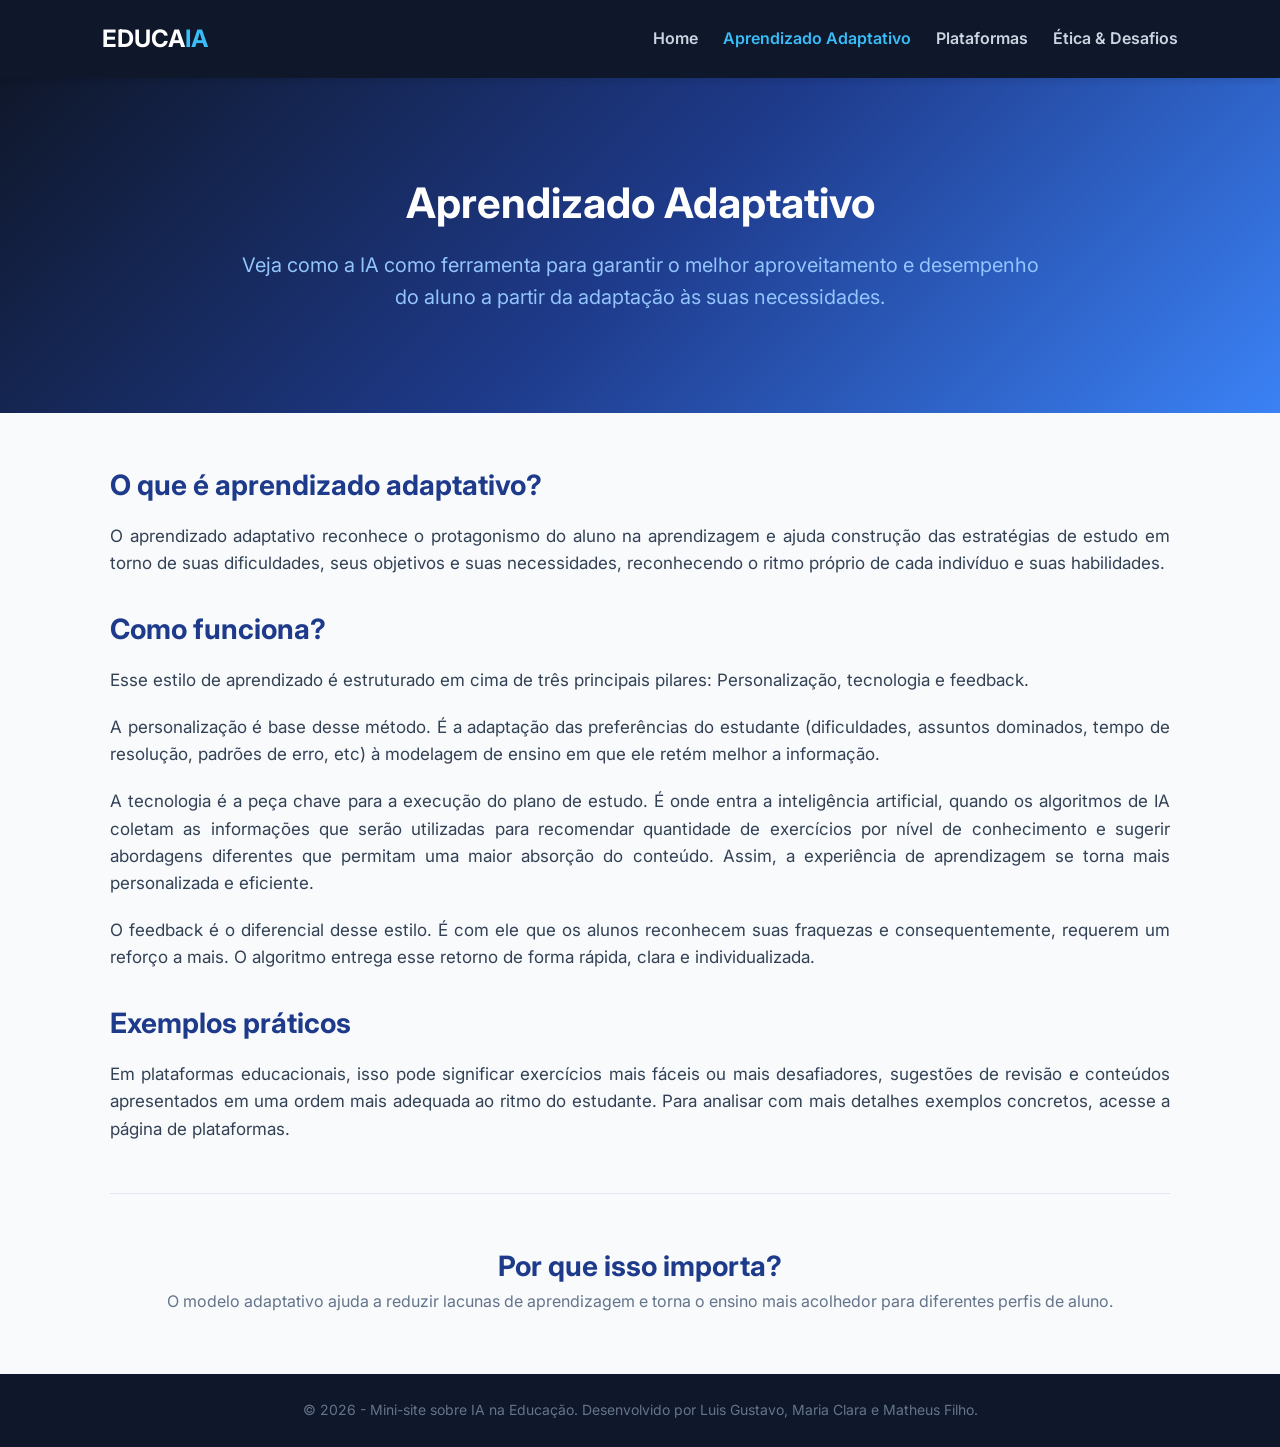
==== adaptativo.html @ 431e29db "finalização das páginas 2 e 3." ====
<!DOCTYPE html>
<html lang="pt-BR">
<head>
    <meta charset="UTF-8">
    <meta name="viewport" content="width=device-width, initial-scale=1.0">
    <title>Aprendizado Adaptativo</title>
    <!-- Link para o arquivo de estilo compartilhado -->
    <link rel="stylesheet" href="style.css">
    <!-- Fonte moderna do Google Fonts -->
    <link rel="preconnect" href="https://fonts.googleapis.com">
    <link rel="preconnect" href="https://fonts.gstatic.com" crossorigin>
    <link href="https://fonts.googleapis.com/css2?family=Inter:wght@300;400;600;700&display=swap" rel="stylesheet">
</head>
<body>

    <!-- MENU DE NAVEGAÇÃO INTERLIGADO -->
    <header>
        <div class="logo">EDUCA<span>IA</span></div>
        <nav>
            <ul>
                <li><a href="index.html">Home</a></li>
                <li><a href="adaptativo.html" class="active">Aprendizado Adaptativo</a></li>
                <li><a href="plataformas.html">Plataformas</a></li>
                <li><a href="etica.html">Ética & Desafios</a></li>
            </ul>
        </nav>
    </header>

    <!-- BANNER PRINCIPAL (HERO) -->
    <section class="hero">
        <div class="hero-content">
            <h1>Aprendizado Adaptativo</h1>
            <p>Veja como a IA como ferramenta para garantir o melhor aproveitamento e desempenho do aluno a partir da adaptação às suas necessidades.</p>
        </div>
    </section>

    <main class="container">
        <article class="main-content">
            <h2>O que é aprendizado adaptativo?</h2>
            <p>O aprendizado adaptativo reconhece o protagonismo do aluno na aprendizagem e ajuda construção das estratégias de estudo em torno de suas dificuldades, seus objetivos e suas necessidades, reconhecendo o ritmo próprio de cada indivíduo e suas habilidades.  </p>
            
            <h2>Como funciona?</h2>
            <p>Esse estilo de aprendizado é estruturado em cima de três principais pilares: Personalização, tecnologia e feedback.</p>
            <p>A personalização é base desse método. É a adaptação das preferências do estudante (dificuldades, assuntos dominados, tempo de resolução, padrões de erro, etc) à modelagem de ensino em que ele retém melhor a informação.</p>
            <p>A tecnologia é a peça chave para a execução do plano de estudo. É onde entra a inteligência artificial, quando os algoritmos de IA coletam as informações que serão utilizadas para recomendar quantidade de exercícios por nível de conhecimento e sugerir abordagens diferentes que permitam uma maior absorção do conteúdo. Assim, a experiência de aprendizagem se torna mais personalizada e eficiente.</p>
            <p>O feedback é o diferencial desse estilo. É com ele que os alunos reconhecem suas fraquezas e consequentemente, requerem um reforço a mais. O algoritmo entrega esse retorno de forma rápida, clara e individualizada. </p>

            <h2>Exemplos práticos</h2>
            <p>Em plataformas educacionais, isso pode significar exercícios mais fáceis ou mais desafiadores, sugestões de revisão e conteúdos apresentados em uma ordem mais adequada ao ritmo do estudante. Para analisar com mais detalhes exemplos concretos, acesse a página de plataformas.</p>
        
        </article>

        <hr class="divisor">

        <section class="resumos-section">
            <h2>Por que isso importa?</h2>
            <p class="subtitulo-secao">O modelo adaptativo ajuda a reduzir lacunas de aprendizagem e torna o ensino mais acolhedor para diferentes perfis de aluno.</p>
        </section>
    </main>

    <!-- RODAPÉ PADRÃO -->
    <footer>
        <p>&copy; 2026 - Mini-site sobre IA na Educação. Desenvolvido por Luis Gustavo, Maria Clara e Matheus Filho.</p>
    </footer>

</body>
</html>
---- style.css ----
/* RESET DE ESTILOS */
* {
    margin: 0;
    padding: 0;
    box-sizing: border-box;
}

body {
    font-family: 'Inter', sans-serif;
    line-height: 1.6;
    background-color: #f8fafc;
    color: #1e293b;
}

/* HEADER & MENU */
header {
    background-color: #0f172a;
    color: #fff;
    display: flex;
    justify-content: space-between;
    align-items: center;
    padding: 20px 8%;
    position: sticky;
    top: 0;
    z-index: 100;
    box-shadow: 0 4px 6px -1px rgba(0,0,0,0.1);
}

.logo {
    font-size: 24px;
    font-weight: 700;
}

.logo span {
    color: #38bdf8;
}

nav ul {
    display: flex;
    list-style: none;
}

nav ul li {
    margin-left: 25px;
}

nav ul li a {
    color: #cbd5e1;
    text-decoration: none;
    font-weight: 600;
    transition: color 0.3s;
}

nav ul li a:hover, nav ul li a.active {
    color: #38bdf8;
}

/* BANNER PRINCIPAL (HERO) */
.hero {
    background: linear-gradient(135deg, #0f172a, #1e3a8a, #3b82f6);
    color: white;
    padding: 100px 20px;
    text-align: center;
}

.hero-content {
    max-width: 800px;
    margin: 0 auto;
}

.hero h1 {
    font-size: 42px;
    margin-bottom: 20px;
    line-height: 1.2;
}

.hero p {
    font-size: 20px;
    color: #93c5fd;
}

/* CONTAINER */
.container {
    max-width: 1100px;
    margin: 50px auto;
    padding: 0 20px;
}

/* CONTEÚDO DA HOME */
.main-content h2 {
    color: #1e3a8a;
    margin: 30px 0 15px 0;
    font-size: 28px;
}

.main-content p {
    font-size: 17px;
    margin-bottom: 20px;
    color: #334155;
    text-align: justify;
}

.divisor {
    border: 0;
    height: 1px;
    background: #e2e8f0;
    margin: 50px 0;
}

/* SEÇÃO DE CARDS (RESUMOS) */
.resumos-section {
    margin-top: 30px;
}

.resumos-section h2 {
    text-align: center;
    color: #1e3a8a;
    font-size: 28px;
}

.subtitulo-secao {
    text-align: center;
    color: #64748b;
    margin-bottom: 40px;
}

.cards-container {
    display: flex;
    gap: 20px;
    justify-content: space-between;
    flex-wrap: wrap; /* Garante que funcione no celular */
}

.card {
    background: white;
    flex: 1;
    min-width: 280px;
    padding: 30px;
    border-radius: 12px;
    box-shadow: 0 4px 6px -1px rgba(0,0,0,0.05), 0 2px 4px -1px rgba(0,0,0,0.06);
    border: 1px solid #e2e8f0;
    display: flex;
    flex-direction: column;
    justify-content: space-between;
}

.card h3 {
    color: #0f172a;
    margin-bottom: 15px;
}

.card p {
    font-size: 15px;
    color: #475569;
    margin-bottom: 20px;
}

.btn-card {
    display: inline-block;
    text-align: center;
    background-color: #3b82f6;
    color: white;
    text-decoration: none;
    padding: 10px 15px;
    border-radius: 6px;
    font-weight: 600;
    transition: background 0.3s;
}

.btn-card:hover {
    background-color: #2563eb;
}

/* FOOTER */
footer {
    background-color: #0f172a;
    color: #64748b;
    text-align: center;
    padding: 25px 20px;
    margin-top: 60px;
    font-size: 14px;
}
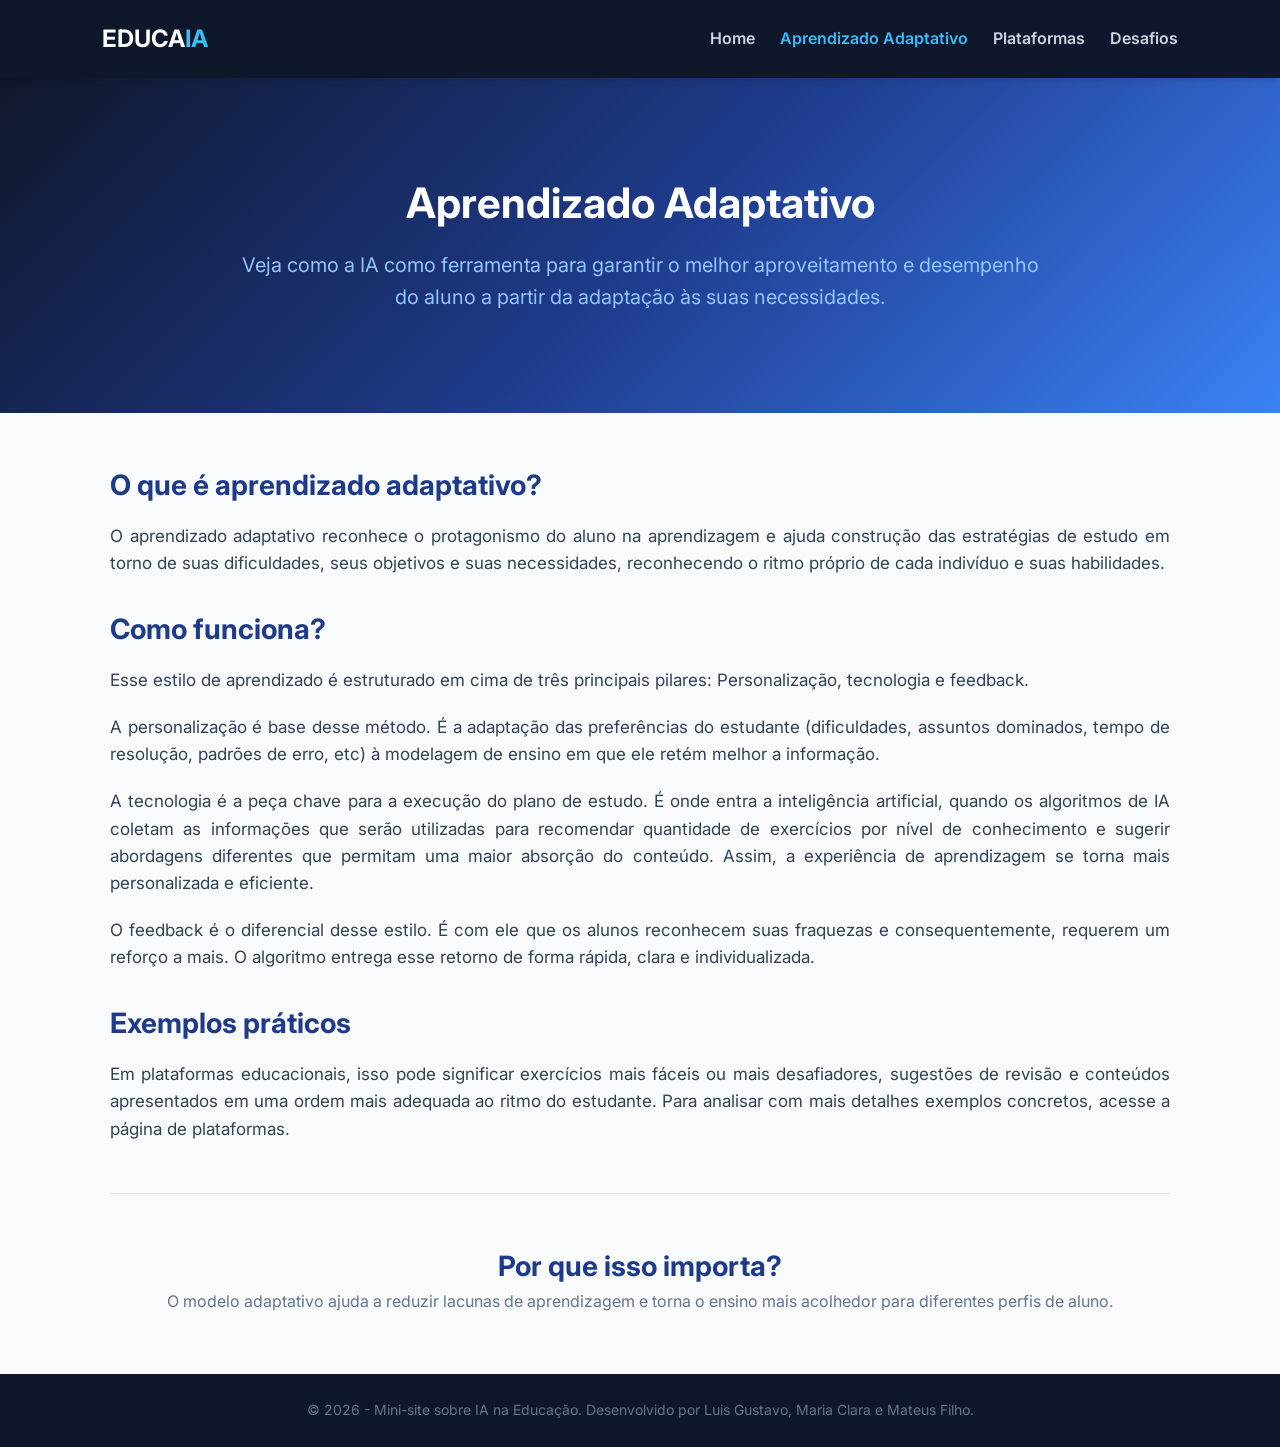
==== commit 0197729a: "desafios e algumas outras mudanças" ====
--- a/adaptativo.html
+++ b/adaptativo.html
@@ -21,7 +21,7 @@
                 <li><a href="index.html">Home</a></li>
                 <li><a href="adaptativo.html" class="active">Aprendizado Adaptativo</a></li>
                 <li><a href="plataformas.html">Plataformas</a></li>
-                <li><a href="etica.html">Ética & Desafios</a></li>
+                <li><a href="etica.html">Desafios</a></li>
             </ul>
         </nav>
     </header>
@@ -60,7 +60,7 @@
 
     <!-- RODAPÉ PADRÃO -->
     <footer>
-        <p>&copy; 2026 - Mini-site sobre IA na Educação. Desenvolvido por Luis Gustavo, Maria Clara e Matheus Filho.</p>
+        <p>&copy; 2026 - Mini-site sobre IA na Educação. Desenvolvido por Luis Gustavo, Maria Clara e Mateus Filho.</p>
     </footer>
 
 </body>
--- a/style.css
+++ b/style.css
@@ -10,6 +10,10 @@
     line-height: 1.6;
     background-color: #f8fafc;
     color: #1e293b;
+}
+
+body ul li {
+    margin-left: 60px;
 }
 
 /* HEADER & MENU */
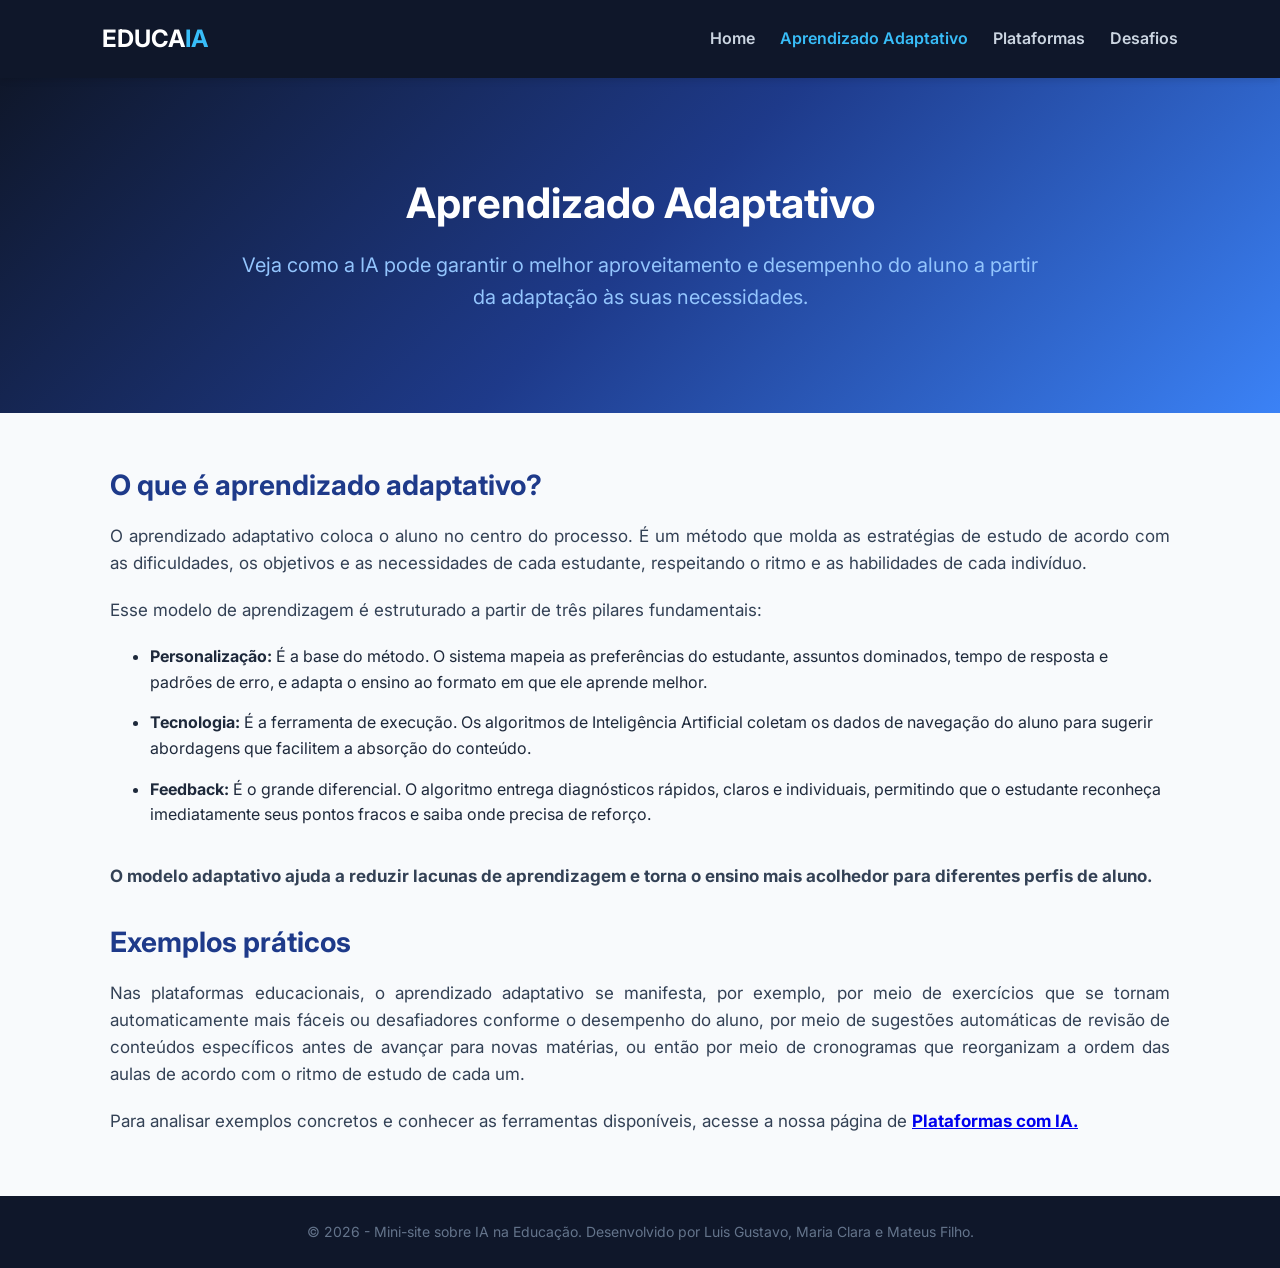
==== commit a34fb82f: "revisão do texto para ficar coeso e bonitinho" ====
--- a/adaptativo.html
+++ b/adaptativo.html
@@ -30,32 +30,43 @@
     <section class="hero">
         <div class="hero-content">
             <h1>Aprendizado Adaptativo</h1>
-            <p>Veja como a IA como ferramenta para garantir o melhor aproveitamento e desempenho do aluno a partir da adaptação às suas necessidades.</p>
+            <p>Veja como a IA pode garantir o melhor aproveitamento e desempenho do aluno a partir da adaptação às suas necessidades.</p>
         </div>
     </section>
 
     <main class="container">
         <article class="main-content">
             <h2>O que é aprendizado adaptativo?</h2>
-            <p>O aprendizado adaptativo reconhece o protagonismo do aluno na aprendizagem e ajuda construção das estratégias de estudo em torno de suas dificuldades, seus objetivos e suas necessidades, reconhecendo o ritmo próprio de cada indivíduo e suas habilidades.  </p>
-            
-            <h2>Como funciona?</h2>
-            <p>Esse estilo de aprendizado é estruturado em cima de três principais pilares: Personalização, tecnologia e feedback.</p>
-            <p>A personalização é base desse método. É a adaptação das preferências do estudante (dificuldades, assuntos dominados, tempo de resolução, padrões de erro, etc) à modelagem de ensino em que ele retém melhor a informação.</p>
-            <p>A tecnologia é a peça chave para a execução do plano de estudo. É onde entra a inteligência artificial, quando os algoritmos de IA coletam as informações que serão utilizadas para recomendar quantidade de exercícios por nível de conhecimento e sugerir abordagens diferentes que permitam uma maior absorção do conteúdo. Assim, a experiência de aprendizagem se torna mais personalizada e eficiente.</p>
-            <p>O feedback é o diferencial desse estilo. É com ele que os alunos reconhecem suas fraquezas e consequentemente, requerem um reforço a mais. O algoritmo entrega esse retorno de forma rápida, clara e individualizada. </p>
+            <p>
+                O aprendizado adaptativo coloca o aluno no centro do processo. É um método que molda as estratégias de estudo de acordo com as dificuldades, os objetivos e as necessidades de cada estudante, respeitando o ritmo e as habilidades de cada indivíduo.
+            </p>
+            <p>
+                Esse modelo de aprendizagem é estruturado a partir de três pilares fundamentais:
+                <ul>
+                    <li>
+                        <b>Personalização:</b> É a base do método. O sistema mapeia as preferências do estudante, assuntos dominados, tempo de resposta e padrões de erro, e adapta o ensino ao formato em que ele aprende melhor.
+                    </li>
+                    <li>
+                        <b>Tecnologia:</b> É a ferramenta de execução. Os algoritmos de Inteligência Artificial coletam os dados de navegação do aluno para sugerir abordagens que facilitem a absorção do conteúdo.
+                    </li>
+                    <li>
+                        <b>Feedback:</b> É o grande diferencial. O algoritmo entrega diagnósticos rápidos, claros e individuais, permitindo que o estudante reconheça imediatamente seus pontos fracos e saiba onde precisa de reforço.
+                    </li>
+                </ul>
+            </p>
+            <p>
+                <b>O modelo adaptativo ajuda a reduzir lacunas de aprendizagem e torna o ensino mais acolhedor para diferentes perfis de aluno.</b>
+            </p>
 
             <h2>Exemplos práticos</h2>
-            <p>Em plataformas educacionais, isso pode significar exercícios mais fáceis ou mais desafiadores, sugestões de revisão e conteúdos apresentados em uma ordem mais adequada ao ritmo do estudante. Para analisar com mais detalhes exemplos concretos, acesse a página de plataformas.</p>
+            <p>
+                Nas plataformas educacionais, o aprendizado adaptativo se manifesta, por exemplo, por meio de exercícios que se tornam automaticamente mais fáceis ou desafiadores conforme o desempenho do aluno, por meio de sugestões automáticas de revisão de conteúdos específicos antes de avançar para novas matérias, ou então por meio de cronogramas que reorganizam a ordem das aulas de acordo com o ritmo de estudo de cada um.
+            </p>
+            <p>
+                Para analisar exemplos concretos e conhecer as ferramentas disponíveis, acesse a nossa página de <a href="plataformas.html"><b>Plataformas com IA.</b></a>
+            </p>
         
         </article>
-
-        <hr class="divisor">
-
-        <section class="resumos-section">
-            <h2>Por que isso importa?</h2>
-            <p class="subtitulo-secao">O modelo adaptativo ajuda a reduzir lacunas de aprendizagem e torna o ensino mais acolhedor para diferentes perfis de aluno.</p>
-        </section>
     </main>
 
     <!-- RODAPÉ PADRÃO -->
--- a/style.css
+++ b/style.css
@@ -13,7 +13,8 @@
 }
 
 body ul li {
-    margin-left: 60px;
+    padding-bottom: 15px;
+    margin-left: 40px;
 }
 
 /* HEADER & MENU */
@@ -45,6 +46,7 @@
 }
 
 nav ul li {
+    padding-bottom: 0px;
     margin-left: 25px;
 }
 
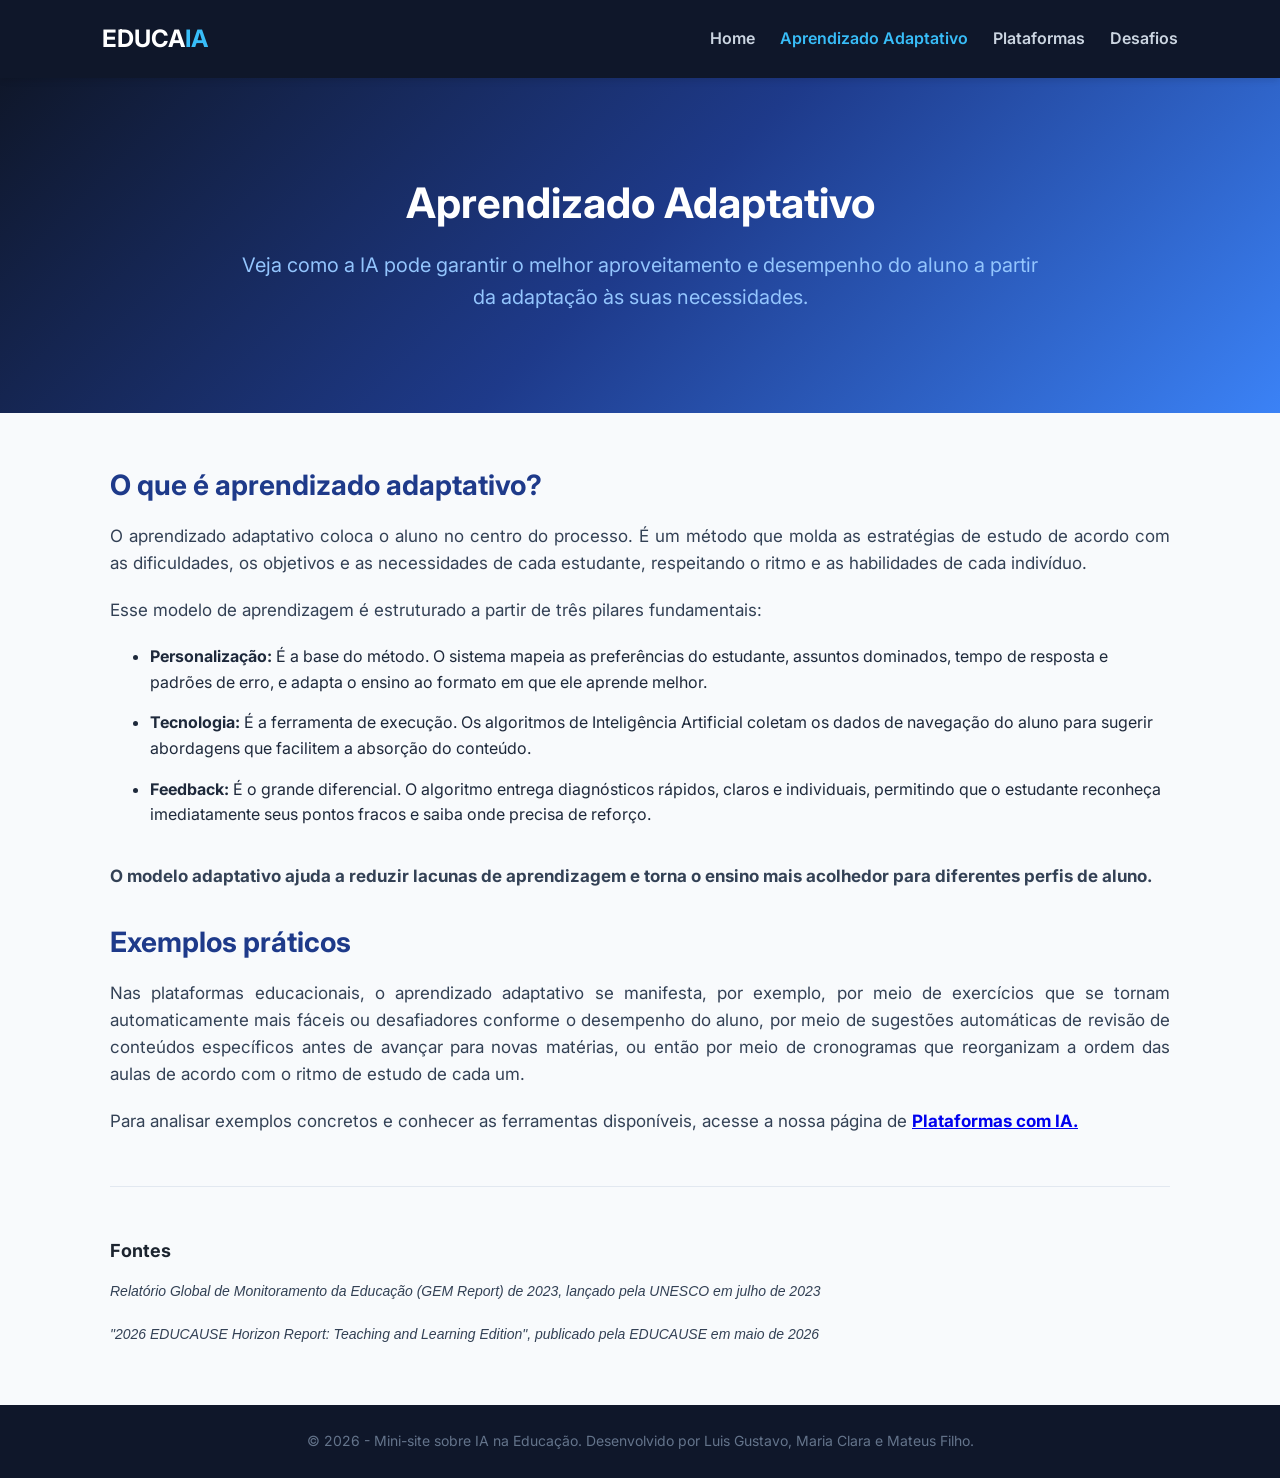
==== commit 4a6f6586: "adicionadas algumas fontes" ====
--- a/adaptativo.html
+++ b/adaptativo.html
@@ -67,6 +67,16 @@
             </p>
         
         </article>
+        <hr class="divisor">
+        <article class="references">
+            <h2><b>Fontes</b></h2>
+            <p>
+                <i>Relatório Global de Monitoramento da Educação (GEM Report) de 2023, lançado pela UNESCO em julho de 2023</i>
+            </p>
+            <p>
+                <i>"2026 EDUCAUSE Horizon Report: Teaching and Learning Edition", publicado pela EDUCAUSE em maio de 2026</i>
+            </p>
+        </article>
     </main>
 
     <!-- RODAPÉ PADRÃO -->
--- a/style.css
+++ b/style.css
@@ -101,6 +101,19 @@
 
 .main-content p {
     font-size: 17px;
+    margin-bottom: 20px;
+    color: #334155;
+    text-align: justify;
+}
+
+.references h2 {
+    color: #1c242f;
+    margin: 30px 0 15px 0;
+    font-size: 18px;
+}
+
+.references p {
+    font-size: 14px;
     margin-bottom: 20px;
     color: #334155;
     text-align: justify;
